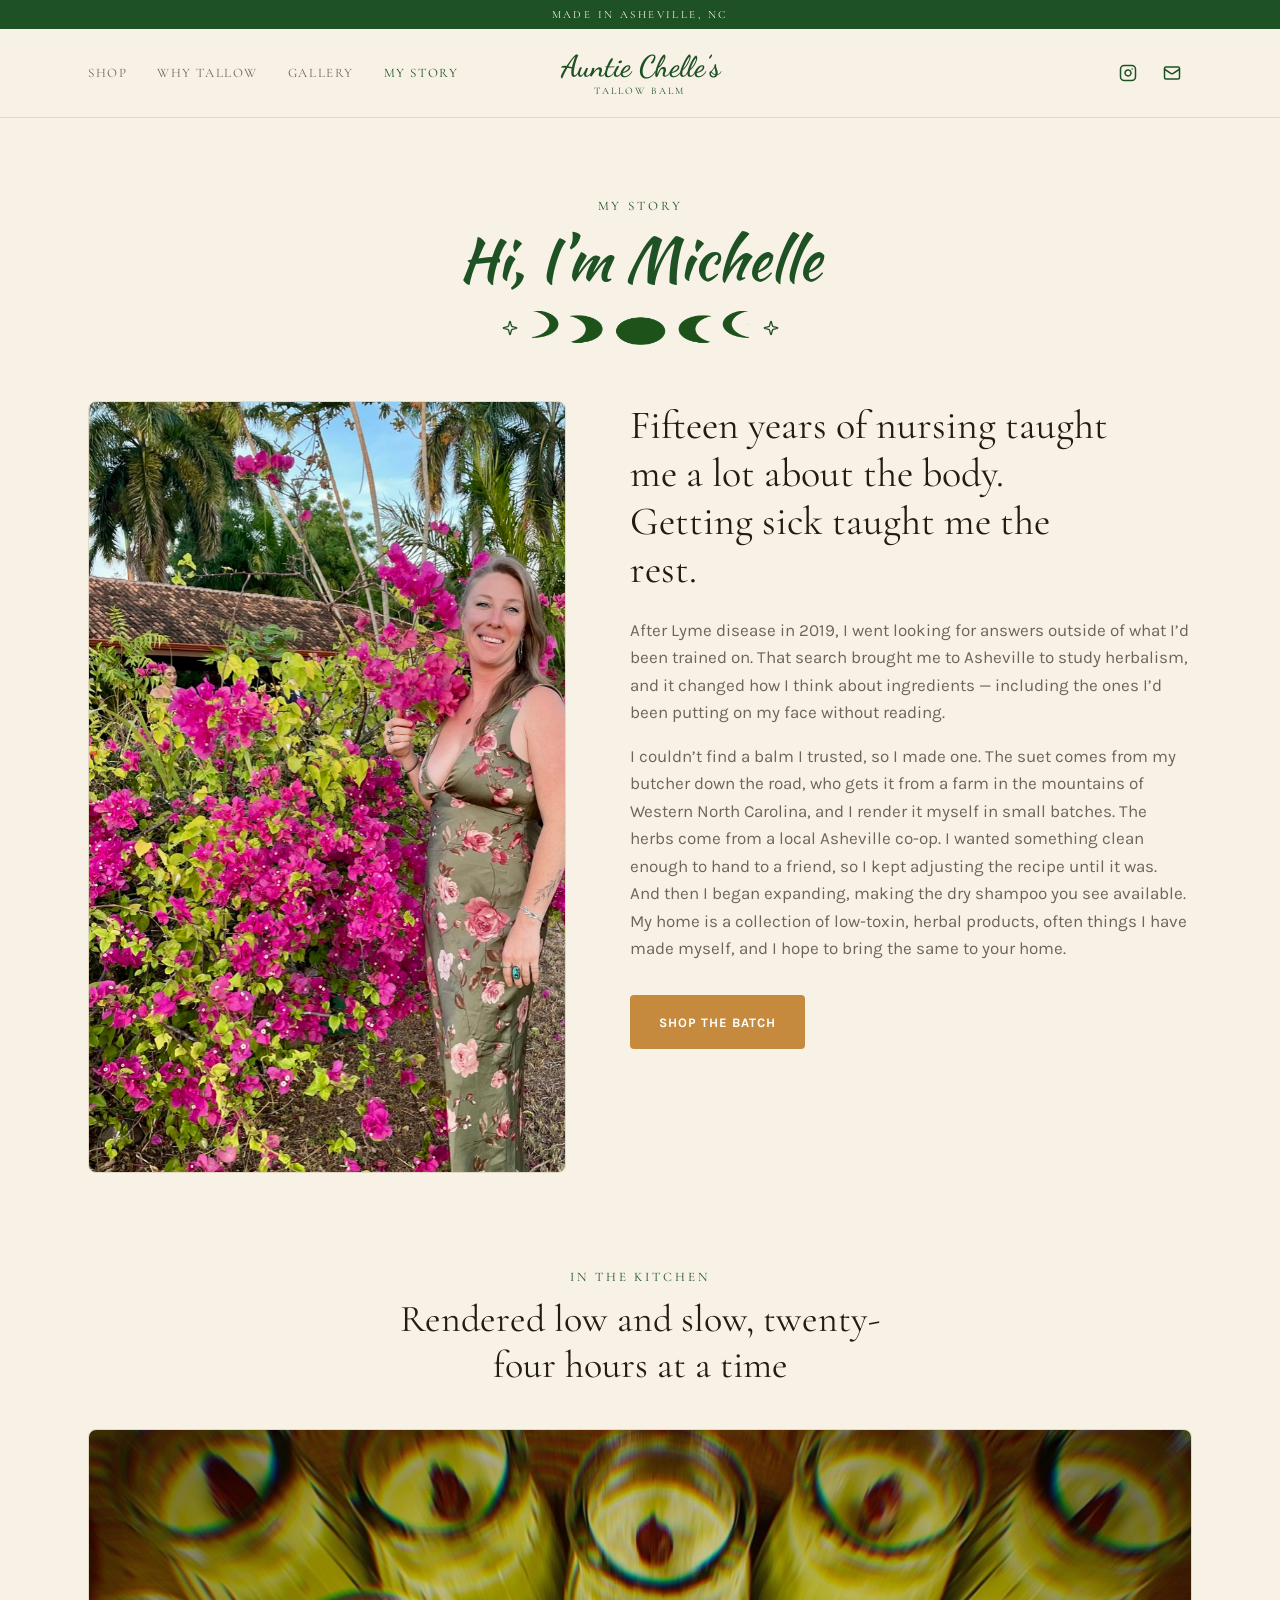
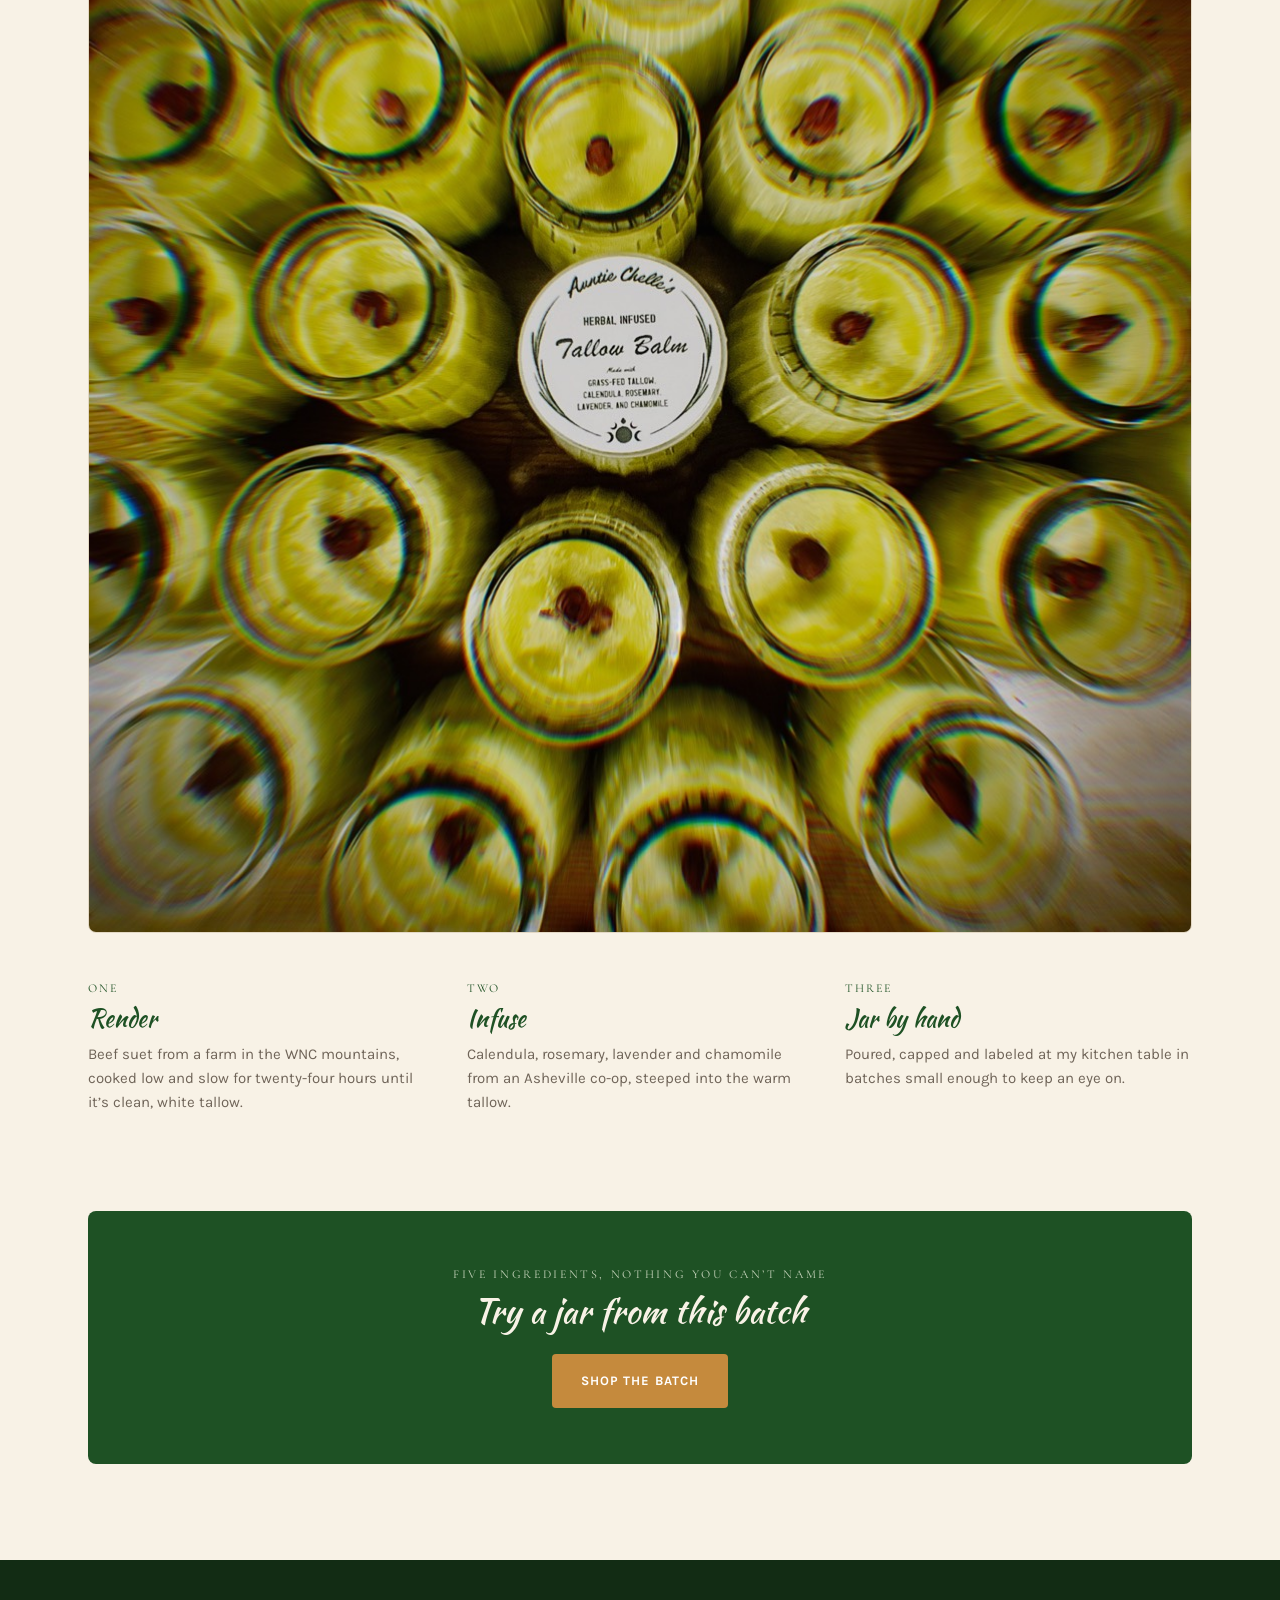
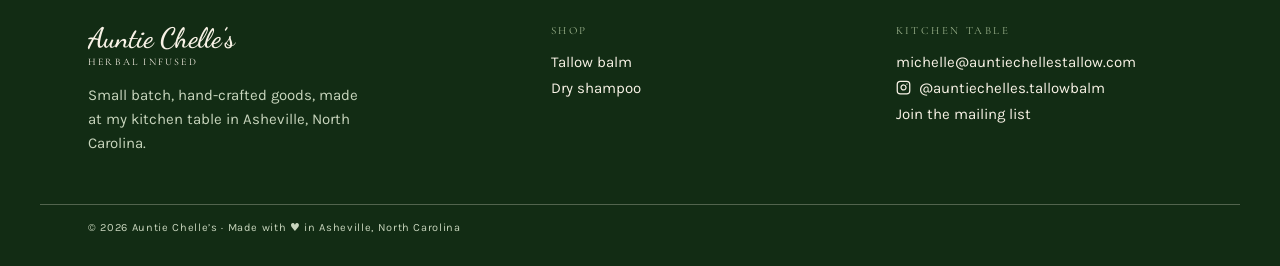
==== story.html @ f44988fe "Build static site from Claude Design export Converts the Claude Design canvas artboards into a plain" ====
<!DOCTYPE html>
<html lang="en">
<head>
<meta charset="utf-8">
<meta name="viewport" content="width=device-width, initial-scale=1">
<title>My Story — Auntie Chelle's Tallow Balm</title>
<meta name="description" content="Michelle spent fifteen years in nursing. After Lyme disease in 2019 she went looking for answers in herbalism — and ended up rendering tallow at her kitchen table in Asheville.">
<link rel="canonical" href="https://auntiechellestallow.com/story.html">
<meta property="og:type" content="article">
<meta property="og:title" content="My Story — Auntie Chelle's Tallow Balm">
<meta property="og:description" content="Fifteen years of nursing taught me a lot about the body. Getting sick taught me the rest.">
<meta property="og:image" content="https://auntiechellestallow.com/images/michelle.jpg">
<meta property="og:url" content="https://auntiechellestallow.com/story.html">
<meta name="twitter:card" content="summary_large_image">
<link rel="stylesheet" href="styles.css">
</head>
<body>

<!-- Icons. You never need to touch this block. -->
<svg width="0" height="0" style="position:absolute" aria-hidden="true" focusable="false"><defs>
<symbol id="i-instagram" viewBox="0 0 24 24"><rect width="20" height="20" x="2" y="2" rx="5" ry="5"/><path d="M16 11.37A4 4 0 1 1 12.63 8 4 4 0 0 1 16 11.37z"/><line x1="17.5" x2="17.51" y1="6.5" y2="6.5"/></symbol>
<symbol id="i-mail" viewBox="0 0 24 24"><rect width="20" height="16" x="2" y="4" rx="2"/><path d="m22 7-8.97 5.7a1.94 1.94 0 0 1-2.06 0L2 7"/></symbol>
<symbol id="i-sparkle" viewBox="0 0 24 24"><path d="M9.937 15.5A2 2 0 0 0 8.5 14.063l-6.135-1.582a.5.5 0 0 1 0-.962L8.5 9.936A2 2 0 0 0 9.937 8.5l1.582-6.135a.5.5 0 0 1 .963 0L14.063 8.5A2 2 0 0 0 15.5 9.937l6.135 1.581a.5.5 0 0 1 0 .964L15.5 14.063a2 2 0 0 0-1.437 1.437l-1.582 6.135a.5.5 0 0 1-.963 0z"/></symbol>
<symbol id="i-menu" viewBox="0 0 24 24"><line x1="4" x2="20" y1="12" y2="12"/><line x1="4" x2="20" y1="6" y2="6"/><line x1="4" x2="20" y1="18" y2="18"/></symbol>
<symbol id="i-x" viewBox="0 0 24 24"><path d="M18 6 6 18"/><path d="m6 6 12 12"/></symbol>
</defs></svg>


<div class="announce">Made in Asheville, NC</div>


<header class="site-header">
  <div class="site-header__inner">
    <button class="nav-toggle" type="button" aria-expanded="false" aria-controls="site-nav" aria-label="Menu">
      <svg class="icon nav-toggle__open"><use href="#i-menu"/></svg>
      <svg class="icon nav-toggle__close"><use href="#i-x"/></svg>
    </button>
    <nav class="site-nav" id="site-nav">
      <a href="index.html#shop">Shop</a>
      <a href="index.html#about">Why Tallow</a>
      <a href="index.html#gallery">Gallery</a>
      <a href="story.html" aria-current="page">My Story</a>
    </nav>
    <a class="wordmark" href="index.html">
      <span class="wordmark__name">Auntie Chelle&rsquo;s</span>
      <span class="wordmark__sub">Tallow Balm</span>
    </a>
    <div class="header-social">
      <a href="https://www.instagram.com/auntiechelles.tallowbalm/" target="_blank" rel="noopener" aria-label="Instagram"><svg class="icon"><use href="#i-instagram"/></svg></a>
      <a href="mailto:michelle@auntiechellestallow.com" aria-label="Email Michelle"><svg class="icon"><use href="#i-mail"/></svg></a>
    </div>
  </div>
</header>


<!-- ===== Page title ===== -->
<section class="wrap story-hero">
  <div class="eyebrow">My story</div>
  <h1>Hi, I&rsquo;m Michelle</h1>
  <div class="rule">
    <svg class="icon"><use href="#i-sparkle"/></svg>
    <img src="images/moon-rule.png" width="217" height="61" alt="">
    <svg class="icon"><use href="#i-sparkle"/></svg>
  </div>
</section>


<!-- ===== Photo + story ===== -->
<section class="wrap story-split">
  <div class="framed">
    <img src="images/michelle.jpg" width="680" height="1100"
         alt="Michelle, maker of Auntie Chelle's, beside a bougainvillea">
  </div>
  <div class="story-body">
    <h2>Fifteen years of nursing taught me a lot about the body. Getting sick taught me the rest.</h2>
    <p class="lede">After Lyme disease in 2019, I went looking for answers outside of what I&rsquo;d been trained on. That search brought me to Asheville to study herbalism, and it changed how I think about ingredients &mdash; including the ones I&rsquo;d been putting on my face without reading.</p>
    <p class="lede">I couldn&rsquo;t find a balm I trusted, so I made one. The suet comes from my butcher down the road, who gets it from a farm in the mountains of Western North Carolina, and I render it myself in small batches. The herbs come from a local Asheville co-op. I wanted something clean enough to hand to a friend, so I kept adjusting the recipe until it was. And then I began expanding, making the dry shampoo you see available. My home is a collection of low-toxin, herbal products, often things I have made myself, and I hope to bring the same to your home.</p>
    <div class="hero__actions" style="margin-top:32px">
      <a class="btn btn--accent" href="index.html#shop">Shop the batch</a>
    </div>
  </div>
</section>


<!-- ===== In the kitchen ===== -->
<section class="wrap section">
  <div class="section-head" style="margin-bottom:40px">
    <div class="eyebrow">In the kitchen</div>
    <h2 class="serif-heading" style="max-width:30ch;margin-left:auto;margin-right:auto">Rendered low and slow, twenty-four hours at a time</h2>
  </div>

  <div class="framed">
    <img src="images/gallery-batch.jpg" width="1100" height="1100" loading="lazy"
         alt="A finished batch of Tallow Balm jars, seen from above">
  </div>

  <div class="steps">
    <div class="step">
      <div class="step__num">One</div>
      <div class="step__name">Render</div>
      <p>Beef suet from a farm in the WNC mountains, cooked low and slow for twenty-four hours until it&rsquo;s clean, white tallow.</p>
    </div>
    <div class="step">
      <div class="step__num">Two</div>
      <div class="step__name">Infuse</div>
      <p>Calendula, rosemary, lavender and chamomile from an Asheville co-op, steeped into the warm tallow.</p>
    </div>
    <div class="step">
      <div class="step__num">Three</div>
      <div class="step__name">Jar by hand</div>
      <p>Poured, capped and labeled at my kitchen table in batches small enough to keep an eye on.</p>
    </div>
  </div>
</section>


<!-- ===== Closing call to action ===== -->
<section class="wrap section">
  <div class="panel cta-panel">
    <div class="eyebrow">Five ingredients, nothing you can&rsquo;t name</div>
    <p class="script-heading">Try a jar from this batch</p>
    <div class="cta-panel__actions">
      <a class="btn btn--accent" href="index.html#shop">Shop the batch</a>
    </div>
  </div>
</section>


<!-- ===== Footer ===== -->
<footer class="site-footer">
  <div class="site-footer__cols site-footer__cols--3">
    <div>
      <div class="wordmark">
        <span class="wordmark__name">Auntie Chelle&rsquo;s</span>
        <span class="wordmark__sub">Herbal Infused</span>
      </div>
      <p class="site-footer__blurb">Small batch, hand-crafted goods, made at my kitchen table in Asheville, North Carolina.</p>
    </div>
    <div>
      <div class="footer-head">Shop</div>
      <div class="footer-links">
        <a href="https://square.link/u/1GvXjHln" target="_blank" rel="noopener">Tallow balm</a>
        <a href="https://square.link/u/zjrhsPnq" target="_blank" rel="noopener">Dry shampoo</a>
      </div>
    </div>
    <div>
      <div class="footer-head">Kitchen table</div>
      <div class="footer-links">
        <a href="mailto:michelle@auntiechellestallow.com">michelle@auntiechellestallow.com</a>
        <a href="https://www.instagram.com/auntiechelles.tallowbalm/" target="_blank" rel="noopener"><svg class="icon"><use href="#i-instagram"/></svg>@auntiechelles.tallowbalm</a>
        <a href="https://squareup.com/customer-programs/enroll/7SmyrC2PEn3K" target="_blank" rel="noopener">Join the mailing list</a>
      </div>
    </div>
  </div>

  <div class="site-footer__bottom">
    <span>&copy; 2026 Auntie Chelle&rsquo;s &middot; Made with &hearts; in Asheville, North Carolina</span>
  </div>
</footer>


<script src="site.js"></script>
</body>
</html>
---- styles.css ----
/* ==========================================================================
   Auntie Chelle's — site styles
   Colours and type come from the brand design system. If you want to change
   a colour everywhere on the site, change it once here in :root below.
   ========================================================================== */

@import url("https://fonts.googleapis.com/css2?family=Kaushan+Script&family=Dancing+Script:wght@400..700&family=Cormorant+Garamond:ital,wght@0,300..700;1,300..600&family=Karla:ital,wght@0,300..700;1,400..600&display=swap");

:root {
  /* Greens */
  --rosemary-900: #122c14;
  --rosemary-700: #1e5124;
  --rosemary-600: #2f5028;
  --rosemary-300: #9cb38d;
  --rosemary-200: #c8d5bd;
  --rosemary-100: #e6ecdf;

  /* Creams */
  --tallow-50: #fdfbf6;
  --tallow-100: #f8f2e6;
  --tallow-200: #efe5d2;

  /* Lavender (used by the local-pickup panel) */
  --lavender-100: #eceaf2;
  --lavender-300: #c3bad8;
  --lavender-700: #5b5178;

  /* Beeswax (buttons) */
  --beeswax-500: #c58a3d;
  --beeswax-700: #8c5c1f;

  /* Ink */
  --ink-900: #231c15;
  --ink-500: #6f6458;

  --border-hairline: #e3d8c4;
  --border-inverse: rgba(248, 242, 230, 0.28);

  /* Type */
  --font-body: Karla, system-ui, -apple-system, sans-serif;
  --font-display: "Cormorant Garamond", Georgia, serif;
  --font-script: "Kaushan Script", cursive;
  --font-wordmark: "Dancing Script", cursive;

  --radius: 8px;
  --page-max: 1200px;
  --gutter: 48px;
}

/* --------------------------------------------------------------- reset -- */

*,
*::before,
*::after { box-sizing: border-box; }

body {
  margin: 0;
  background: var(--tallow-100);
  background-image:
    radial-gradient(rgba(35, 28, 21, 0.035) 1px, transparent 1.4px) 0 0 / 7px 7px,
    radial-gradient(rgba(35, 28, 21, 0.025) 1px, transparent 1.4px) 3px 4px / 11px 11px;
  font-family: var(--font-body);
  color: var(--ink-900);
  -webkit-font-smoothing: antialiased;
}

img { max-width: 100%; }

a { color: inherit; }

h1, h2, h3 { font-weight: 400; margin: 0; }

p { margin: 0; }

:focus-visible {
  outline: 2px solid var(--lavender-700);
  outline-offset: 3px;
}

.icon {
  width: 1em;
  height: 1em;
  flex: 0 0 auto;
  stroke: currentColor;
  stroke-width: 2;
  stroke-linecap: round;
  stroke-linejoin: round;
  fill: none;
}

.visually-hidden {
  position: absolute;
  width: 1px; height: 1px;
  padding: 0; margin: -1px;
  overflow: hidden;
  clip: rect(0 0 0 0);
  white-space: nowrap;
}

/* ------------------------------------------------------------- layout --- */

.wrap {
  max-width: var(--page-max);
  margin: 0 auto;
  padding-left: var(--gutter);
  padding-right: var(--gutter);
}

.section { padding-top: 96px; }

/* Stop the sticky header from covering a section when you jump to it
   from the menu (e.g. clicking "Shop" and landing on #shop). */
html { scroll-behavior: smooth; }
[id] { scroll-margin-top: 104px; }

@media (prefers-reduced-motion: reduce) {
  html { scroll-behavior: auto; }
}

.eyebrow {
  font-family: var(--font-display);
  font-size: 13px;
  text-transform: uppercase;
  letter-spacing: 0.22em;
  color: var(--rosemary-700);
}

.script-heading {
  font-family: var(--font-script);
  color: var(--rosemary-700);
  font-size: clamp(28px, 4vw, 38px);
  line-height: 1.15;
  margin: 10px 0 0;
}

.serif-heading {
  font-family: var(--font-display);
  font-size: clamp(28px, 4vw, 38px);
  line-height: 1.2;
  margin: 12px 0 20px;
}

.lede {
  color: var(--ink-500);
  font-size: 17px;
  line-height: 1.62;
  max-width: 54ch;
}

.rule {
  display: flex;
  align-items: center;
  justify-content: center;
  gap: 14px;
  color: var(--rosemary-700);
  margin-top: 20px;
}
.rule .icon { width: 16px; height: 16px; }
.rule img { height: 34px; display: block; }

/* ------------------------------------------------------------ buttons --- */

.btn {
  display: inline-flex;
  align-items: center;
  justify-content: center;
  gap: 8px;
  height: 54px;
  padding: 0 28px;
  border-radius: 4px;
  border: 1px solid transparent;
  font-family: var(--font-body);
  font-size: 13px;
  font-weight: 700;
  text-transform: uppercase;
  letter-spacing: 0.08em;
  text-decoration: none;
  white-space: nowrap;
  cursor: pointer;
  transition: background-color 0.18s ease, color 0.18s ease, border-color 0.18s ease;
}

.btn--accent {
  background: var(--beeswax-500);
  color: #fff;
}
.btn--accent:hover { background: var(--beeswax-700); }

.btn--ghost-light {
  background: transparent;
  color: var(--tallow-100);
  border-color: var(--border-inverse);
}
.btn--ghost-light:hover { background: rgba(248, 242, 230, 0.12); }

.btn--sm { height: 38px; padding: 0 18px; font-size: 12px; }

/* ------------------------------------------------------------- header --- */

.announce {
  background: var(--rosemary-700);
  color: var(--tallow-100);
  text-align: center;
  padding: 8px 16px;
  font-family: var(--font-display);
  font-size: 11px;
  text-transform: uppercase;
  letter-spacing: 0.22em;
}

.site-header {
  position: sticky;
  top: 0;
  z-index: 30;
  background: rgba(248, 242, 230, 0.92);
  backdrop-filter: blur(10px);
  border-bottom: 1px solid var(--border-hairline);
}

.site-header__inner {
  max-width: var(--page-max);
  margin: 0 auto;
  padding: 0 var(--gutter);
  height: 88px;
  display: grid;
  grid-template-columns: 1fr auto 1fr;
  align-items: center;
  gap: 24px;
}

.site-nav {
  display: flex;
  gap: 30px;
  justify-self: start;
}

.site-nav a,
.site-footer a { text-decoration: none; }

.site-nav a {
  font-family: var(--font-display);
  font-size: 13px;
  text-transform: uppercase;
  letter-spacing: 0.12em;
  color: var(--ink-500);
  white-space: nowrap;
}
.site-nav a:hover,
.site-nav a[aria-current="page"] { color: var(--rosemary-700); }

.wordmark {
  display: flex;
  flex-direction: column;
  align-items: center;
  line-height: 1;
  color: var(--rosemary-700);
  text-decoration: none;
}
.wordmark__name {
  font-family: var(--font-wordmark);
  font-weight: 600;
  font-size: 30px;
  white-space: nowrap;
}
.wordmark__sub {
  font-family: var(--font-display);
  font-size: 10px;
  text-transform: uppercase;
  letter-spacing: 0.22em;
  margin-top: 5px;
  white-space: nowrap;
}

.header-social {
  display: flex;
  justify-content: flex-end;
  align-items: center;
  gap: 4px;
}
.header-social a {
  width: 40px;
  height: 40px;
  display: grid;
  place-items: center;
  border-radius: 999px;
  color: var(--rosemary-700);
}
.header-social a:hover { background: var(--rosemary-100); }
.header-social .icon { width: 18px; height: 18px; }

.nav-toggle { display: none; }

/* --------------------------------------------------------------- hero --- */

.hero {
  position: relative;
  min-height: 560px;
  background: var(--tallow-200) url("images/hero-banner.jpg") left 60% / cover no-repeat;
  display: flex;
  justify-content: flex-end;
}
.hero::before {
  content: "";
  position: absolute;
  inset: 0;
  background: linear-gradient(
    270deg,
    rgba(18, 44, 20, 0.9) 0%,
    rgba(18, 44, 20, 0.72) 40%,
    rgba(18, 44, 20, 0) 82%
  );
}
.hero__inner {
  position: relative;
  padding: 64px 72px 64px 88px;
  max-width: 760px;
  display: flex;
  flex-direction: column;
  justify-content: center;
  align-items: flex-start;
}
.hero__mark {
  width: 380px;
  display: block;
  margin: 0 0 6px;
  filter: brightness(0) invert(1) opacity(0.96);
}
.hero__text {
  color: #e2e9d6;
  font-size: 18px;
  line-height: 1.6;
  max-width: 40ch;
  margin: 14px 0 0;
}
.hero__actions { display: flex; flex-wrap: wrap; gap: 12px; margin-top: 28px; }

.trust-strip {
  background: var(--rosemary-700);
  color: var(--rosemary-200);
  padding: 14px var(--gutter);
  display: flex;
  flex-wrap: wrap;
  gap: 12px 32px;
  font-family: var(--font-display);
  font-size: 11px;
  text-transform: uppercase;
  letter-spacing: 0.14em;
}
.trust-strip__last { margin-left: auto; }

/* ----------------------------------------------------------- features --- */

.features {
  display: grid;
  grid-template-columns: repeat(3, 1fr);
  gap: 32px;
  padding-top: 64px;
}
.feature { display: flex; gap: 16px; }
.feature__icon { color: var(--rosemary-700); margin-top: 2px; }
.feature__icon .icon { width: 22px; height: 22px; }
.feature__title {
  font-family: var(--font-display);
  font-size: 23px;
  color: var(--rosemary-700);
}
.feature p {
  font-size: 15px;
  color: var(--ink-500);
  margin-top: 4px;
  line-height: 1.62;
}

/* ------------------------------------------------------------ how-to ---- */

.panel {
  background: var(--rosemary-700);
  border-radius: var(--radius);
  padding: 56px 48px;
  color: var(--tallow-100);
}
.panel--split {
  display: grid;
  grid-template-columns: 0.8fr 1.2fr;
  gap: 56px;
  align-items: start;
}
.panel .eyebrow { color: var(--rosemary-200); font-size: 12px; }
.panel .script-heading { color: inherit; }
.panel__lede {
  color: var(--rosemary-200);
  font-size: 16px;
  line-height: 1.62;
  margin-top: 16px;
  max-width: 34ch;
}

.check-list {
  display: grid;
  grid-template-columns: 1fr 1fr;
  gap: 16px 32px;
  list-style: none;
  margin: 0;
  padding: 0;
}
.check-list li {
  display: flex;
  gap: 12px;
  font-size: 16px;
  line-height: 1.5;
}
.check-list .icon {
  width: 16px;
  height: 16px;
  color: var(--rosemary-200);
  margin-top: 3px;
}

/* ---------------------------------------------------------- products --- */

.section-head { text-align: center; margin-bottom: 48px; }
.section-head__title {
  font-family: var(--font-display);
  font-size: 22px;
  font-weight: 700;
  color: var(--rosemary-700);
}

.product-grid {
  display: grid;
  grid-template-columns: repeat(auto-fit, minmax(280px, 1fr));
  gap: 48px;
  max-width: 780px;
  margin: 0 auto;
}

.product-card {
  display: flex;
  flex-direction: column;
  background: var(--tallow-50);
  border: 1px solid var(--border-hairline);
  border-radius: var(--radius);
  overflow: hidden;
  text-decoration: none;
  color: inherit;
  transition: border-color 0.18s ease, transform 0.18s ease;
}
.product-card:hover {
  border-color: var(--rosemary-600);
  transform: translateY(-3px);
}
.product-card__media {
  aspect-ratio: 1 / 1;
  background-size: cover;
  background-position: center;
  background-color: var(--tallow-200);
}
.product-card__body {
  padding: 20px 22px 24px;
  display: flex;
  align-items: baseline;
  justify-content: space-between;
  gap: 16px;
}
.product-card__name {
  font-family: var(--font-display);
  font-size: 24px;
  color: var(--rosemary-700);
}
.product-card__price {
  font-family: var(--font-body);
  font-size: 16px;
  font-weight: 700;
  color: var(--ink-900);
}
.product-card__cta {
  padding: 0 22px 22px;
  font-family: var(--font-display);
  font-size: 12px;
  text-transform: uppercase;
  letter-spacing: 0.14em;
  color: var(--ink-500);
  display: flex;
  align-items: center;
  gap: 8px;
}
.product-card__cta .icon { width: 14px; height: 14px; }

/* -------------------------------------------------------------- split --- */

.split {
  display: grid;
  grid-template-columns: 1fr 1fr;
  gap: 64px;
  align-items: start;
}
.split--center { align-items: center; }

.framed {
  border-radius: var(--radius);
  overflow: hidden;
  border: 1px solid var(--border-hairline);
  background: var(--tallow-200);
}
.framed img { display: block; width: 100%; height: auto; }

/* -------------------------------------------------------------- herbs --- */

.herb-grid {
  display: grid;
  grid-template-columns: repeat(4, 1fr);
  gap: 24px;
  margin-top: 40px;
}
.herb {
  background: var(--tallow-50);
  border: 1px solid var(--border-hairline);
  border-radius: var(--radius);
  padding: 28px;
}
.herb__icon { color: var(--rosemary-700); }
.herb__icon .icon { width: 22px; height: 22px; }
.herb__name {
  font-family: var(--font-display);
  font-size: 24px;
  color: var(--rosemary-700);
  margin-top: 12px;
}
.herb p {
  color: var(--ink-500);
  font-size: 15px;
  line-height: 1.6;
  margin-top: 8px;
}

/* ------------------------------------------------------------- pickup --- */

.pickup {
  background: var(--lavender-100);
  border: 1px solid var(--lavender-300);
  border-radius: var(--radius);
  padding: 48px;
  display: grid;
  grid-template-columns: auto 1fr auto;
  align-items: center;
  gap: 32px;
}
.pickup__mark { height: 30px; opacity: 0.7; }
.pickup .eyebrow { color: var(--lavender-700); font-size: 11px; }
.pickup__title {
  font-family: var(--font-script);
  font-size: 26px;
  color: var(--lavender-700);
  margin-top: 6px;
}
.pickup p {
  font-size: 15px;
  color: var(--ink-500);
  margin-top: 4px;
  line-height: 1.62;
  max-width: 60ch;
}
.pickup__actions {
  display: flex;
  gap: 12px;
  margin-top: 16px;
  flex-wrap: wrap;
  align-items: center;
}
.btn--lavender-outline {
  border-color: var(--lavender-300);
  background: var(--tallow-50);
  color: var(--lavender-700);
}
.btn--lavender-outline:hover { background: #fff; }
.btn--lavender {
  background: var(--lavender-700);
  color: var(--tallow-100);
  height: 44px;
}
.btn--lavender:hover { background: #4a4163; }
.pickup__note {
  display: inline-flex;
  align-items: center;
  gap: 8px;
  font-size: 13px;
  color: var(--ink-500);
}
.pickup__note .icon { width: 15px; height: 15px; }

/* ------------------------------------------------------------ gallery --- */

.gallery {
  margin-top: 96px;
  background: var(--rosemary-900);
  padding: 56px 0;
}
.gallery__head {
  max-width: var(--page-max);
  margin: 0 auto;
  padding: 0 var(--gutter) 24px;
  display: flex;
  align-items: flex-end;
  justify-content: space-between;
  gap: 24px;
}
.gallery__title {
  font-family: var(--font-script);
  font-size: 30px;
  color: var(--tallow-100);
}
.gallery__controls { display: flex; gap: 10px; }
.gallery__btn {
  width: 42px;
  height: 42px;
  display: grid;
  place-items: center;
  border-radius: 999px;
  border: 1px solid var(--border-inverse);
  background: transparent;
  color: var(--tallow-100);
  cursor: pointer;
}
.gallery__btn:hover { background: rgba(248, 242, 230, 0.12); }
.gallery__btn .icon { width: 16px; height: 16px; }

.gallery__frame {
  max-width: var(--page-max);
  margin: 0 auto;
  padding: 0 var(--gutter);
}
.gallery__viewport {
  position: relative;
  height: 520px;
  overflow: hidden;
  border-radius: var(--radius);
  background: var(--rosemary-700);
}
.gallery__track {
  display: flex;
  height: 100%;
  transition: transform 0.8s cubic-bezier(0.4, 0, 0.2, 1);
}
.gallery__slide {
  flex: 0 0 100%;
  height: 100%;
  background-size: contain;
  background-position: center;
  background-repeat: no-repeat;
}
.gallery__caption-bar {
  position: absolute;
  left: 0; right: 0; bottom: 0;
  padding: 20px 24px;
  display: flex;
  align-items: center;
  justify-content: space-between;
  gap: 24px;
  background: linear-gradient(0deg, rgba(18, 44, 20, 0.78), rgba(18, 44, 20, 0));
}
.gallery__caption {
  font-family: var(--font-display);
  font-size: 15px;
  letter-spacing: 0.06em;
  color: var(--tallow-100);
}
.gallery__dots { display: flex; gap: 8px; align-items: center; }
.gallery__dot {
  width: 9px;
  height: 9px;
  border-radius: 999px;
  border: none;
  padding: 0;
  cursor: pointer;
  background: rgba(248, 242, 230, 0.45);
  transition: width 0.3s ease, background 0.3s ease;
}
.gallery__dot[aria-current="true"] { width: 28px; background: var(--tallow-100); }

@media (prefers-reduced-motion: reduce) {
  .gallery__track { transition: none; }
  .product-card { transition: none; }
}

/* ------------------------------------------------------------- footer --- */

.site-footer {
  background: var(--rosemary-900);
  color: var(--tallow-100);
  margin-top: 96px;
  padding: 64px 0 32px;
}
.site-footer__cols {
  max-width: var(--page-max);
  margin: 0 auto;
  padding: 0 var(--gutter);
  display: grid;
  grid-template-columns: 1.4fr 1fr 1fr 1.4fr;
  gap: 48px;
}
.site-footer__cols--3 { grid-template-columns: 1.4fr 1fr 1fr; }
.site-footer .wordmark { align-items: flex-start; color: inherit; }
.site-footer .wordmark__name { font-size: 28px; }
.site-footer__blurb {
  margin-top: 16px;
  font-size: 15px;
  color: var(--rosemary-200);
  max-width: 30ch;
  line-height: 1.62;
}
.footer-head {
  font-family: var(--font-display);
  font-size: 11px;
  text-transform: uppercase;
  letter-spacing: 0.22em;
  color: var(--rosemary-300);
}
.footer-links {
  display: flex;
  flex-direction: column;
  gap: 8px;
  margin-top: 16px;
  font-size: 15px;
}
.footer-links a { color: var(--tallow-100); }
.footer-links a:hover { text-decoration: underline; }
.footer-links a .icon { width: 15px; height: 15px; }
.footer-links a:has(.icon) { display: inline-flex; align-items: center; gap: 8px; }

.signup__title {
  font-family: var(--font-wordmark);
  font-weight: 600;
  font-size: 30px;
}
.signup p {
  font-size: 15px;
  color: var(--rosemary-200);
  margin: 8px 0 16px;
  line-height: 1.62;
}

.site-footer__bottom {
  max-width: var(--page-max);
  margin: 48px auto 0;
  padding: 16px var(--gutter) 0;
  border-top: 1px solid var(--border-inverse);
  display: flex;
  flex-wrap: wrap;
  gap: 12px 24px;
  justify-content: space-between;
  font-size: 11px;
  color: var(--rosemary-200);
  letter-spacing: 0.06em;
}
.site-footer__bottom nav { display: flex; gap: 24px; }

/* ---------------------------------------------------------- story page -- */

.story-hero { padding-top: 80px; text-align: center; }
.story-hero h1 {
  font-family: var(--font-script);
  font-size: clamp(38px, 6vw, 58px);
  line-height: 1.08;
  color: var(--rosemary-700);
  margin: 14px auto 0;
  max-width: 22ch;
}
.story-split {
  display: grid;
  grid-template-columns: 0.85fr 1fr;
  gap: 64px;
  align-items: start;
  padding-top: 56px;
}
.story-split .framed img { height: 100%; min-height: 520px; object-fit: cover; object-position: 75% 30%; }
.story-body h2 {
  font-family: var(--font-display);
  font-size: clamp(28px, 4vw, 40px);
  line-height: 1.2;
  margin: 0 0 24px;
  max-width: 26ch;
}
.story-body p + p { margin-top: 16px; }
.story-body .lede { max-width: 56ch; }

.steps {
  display: grid;
  grid-template-columns: repeat(3, 1fr);
  gap: 32px;
  margin-top: 48px;
}
.step__num {
  font-family: var(--font-display);
  font-size: 12px;
  text-transform: uppercase;
  letter-spacing: 0.16em;
  color: var(--rosemary-700);
}
.step__name {
  font-family: var(--font-script);
  font-size: 24px;
  color: var(--rosemary-700);
  margin-top: 6px;
}
.step p {
  color: var(--ink-500);
  font-size: 15px;
  line-height: 1.62;
  margin-top: 6px;
}

.cta-panel { text-align: center; }
.cta-panel .script-heading { font-size: clamp(26px, 4vw, 34px); }
.cta-panel__actions {
  display: flex;
  justify-content: center;
  gap: 12px;
  margin-top: 24px;
  flex-wrap: wrap;
}

/* =========================================================== responsive ==
   Below 960px the site collapses to one column. Below 640px it is tuned
   for phones, which is how most people will arrive from Instagram.
   ========================================================================= */

@media (max-width: 960px) {
  :root { --gutter: 28px; }

  .site-header__inner { grid-template-columns: auto 1fr auto; height: 72px; }
  .site-nav {
    display: none;
    position: absolute;
    top: 100%;
    left: 0;
    right: 0;
    flex-direction: column;
    gap: 0;
    background: var(--tallow-100);
    border-bottom: 1px solid var(--border-hairline);
    padding: 8px 0;
  }
  .site-nav[data-open="true"] { display: flex; }
  .site-nav a { padding: 14px var(--gutter); font-size: 15px; }

  .nav-toggle {
    display: grid;
    place-items: center;
    width: 40px;
    height: 40px;
    border: none;
    background: transparent;
    color: var(--rosemary-700);
    cursor: pointer;
    justify-self: start;
  }
  .nav-toggle .icon { width: 22px; height: 22px; }
  .nav-toggle__close { display: none; }
  .nav-toggle[aria-expanded="true"] .nav-toggle__close { display: block; }
  .nav-toggle[aria-expanded="true"] .nav-toggle__open { display: none; }

  .wordmark { justify-self: center; }
  .wordmark__name { font-size: 24px; }

  .hero { min-height: 480px; background-position: left 55%; }
  .hero::before {
    background: linear-gradient(
      0deg,
      rgba(18, 44, 20, 0.92) 25%,
      rgba(18, 44, 20, 0.78) 60%,
      rgba(18, 44, 20, 0.35) 100%
    );
  }
  .hero__inner { padding: 48px var(--gutter); max-width: none; width: 100%; }
  .hero__mark { width: min(300px, 72vw); }

  .features,
  .herb-grid,
  .steps { grid-template-columns: 1fr 1fr; }

  .panel--split,
  .split,
  .story-split { grid-template-columns: 1fr; gap: 40px; }

  .story-split .framed img { min-height: 380px; }
  .story-split .framed { order: -1; }

  .pickup { grid-template-columns: 1fr; padding: 32px; }
  .pickup__mark { display: none; }

  .gallery__viewport { height: 400px; }

  .site-footer__cols,
  .site-footer__cols--3 { grid-template-columns: 1fr 1fr; gap: 36px; }
}

@media (max-width: 640px) {
  :root { --gutter: 20px; }

  .section { padding-top: 64px; }
  .gallery { margin-top: 64px; }
  .site-footer { margin-top: 64px; }

  .features,
  .herb-grid,
  .steps,
  .check-list,
  .site-footer__cols,
  .site-footer__cols--3 { grid-template-columns: 1fr; }

  .features { gap: 24px; }
  .herb-grid { gap: 16px; }

  .panel { padding: 36px 24px; }
  .trust-strip { font-size: 10px; gap: 8px 20px; }
  .trust-strip__last { margin-left: 0; }

  .btn { width: 100%; }
  .hero__actions { width: 100%; }
  .hero__actions .btn { flex: 1 1 100%; }

  .gallery__viewport { height: 300px; }
  .gallery__head { flex-direction: column; align-items: flex-start; gap: 12px; }

  .site-footer__bottom { flex-direction: column; }
  .site-footer__bottom nav { flex-wrap: wrap; gap: 16px; }

  .split--center .framed { width: 100%; }
}
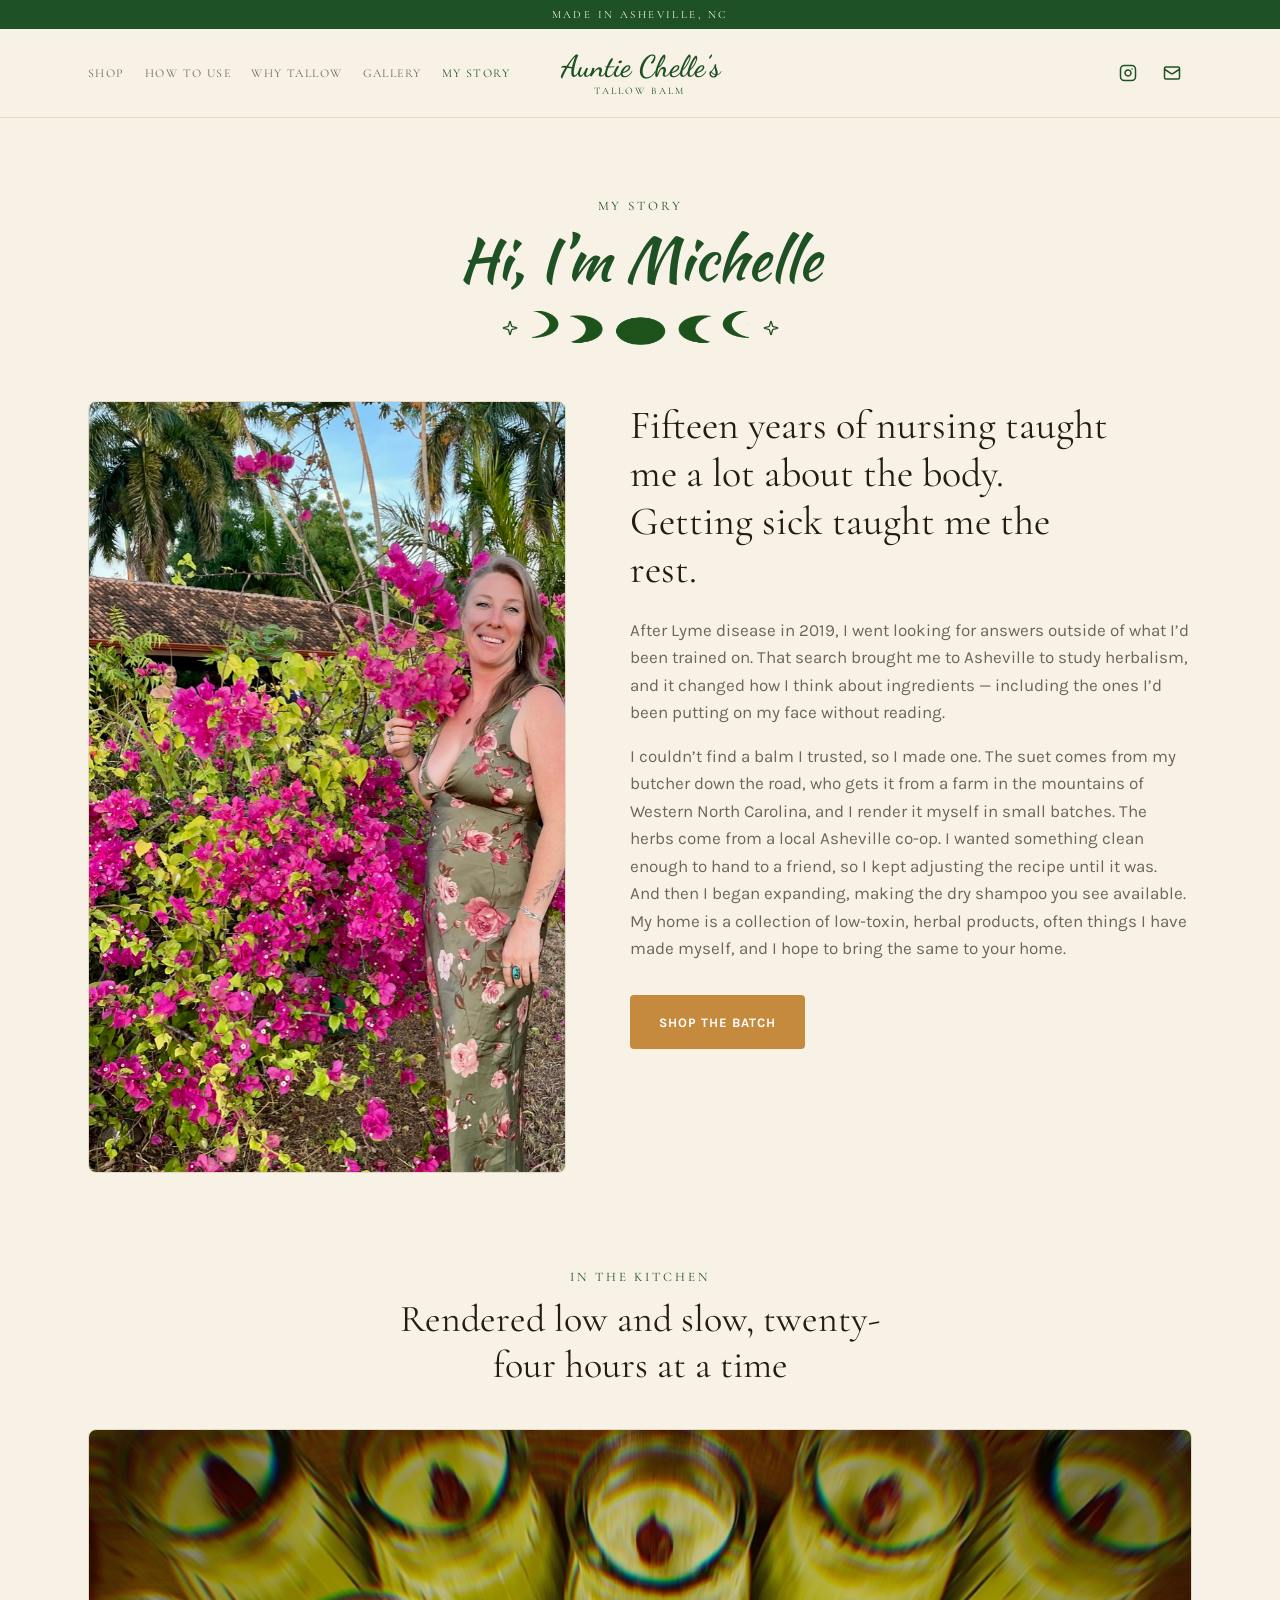
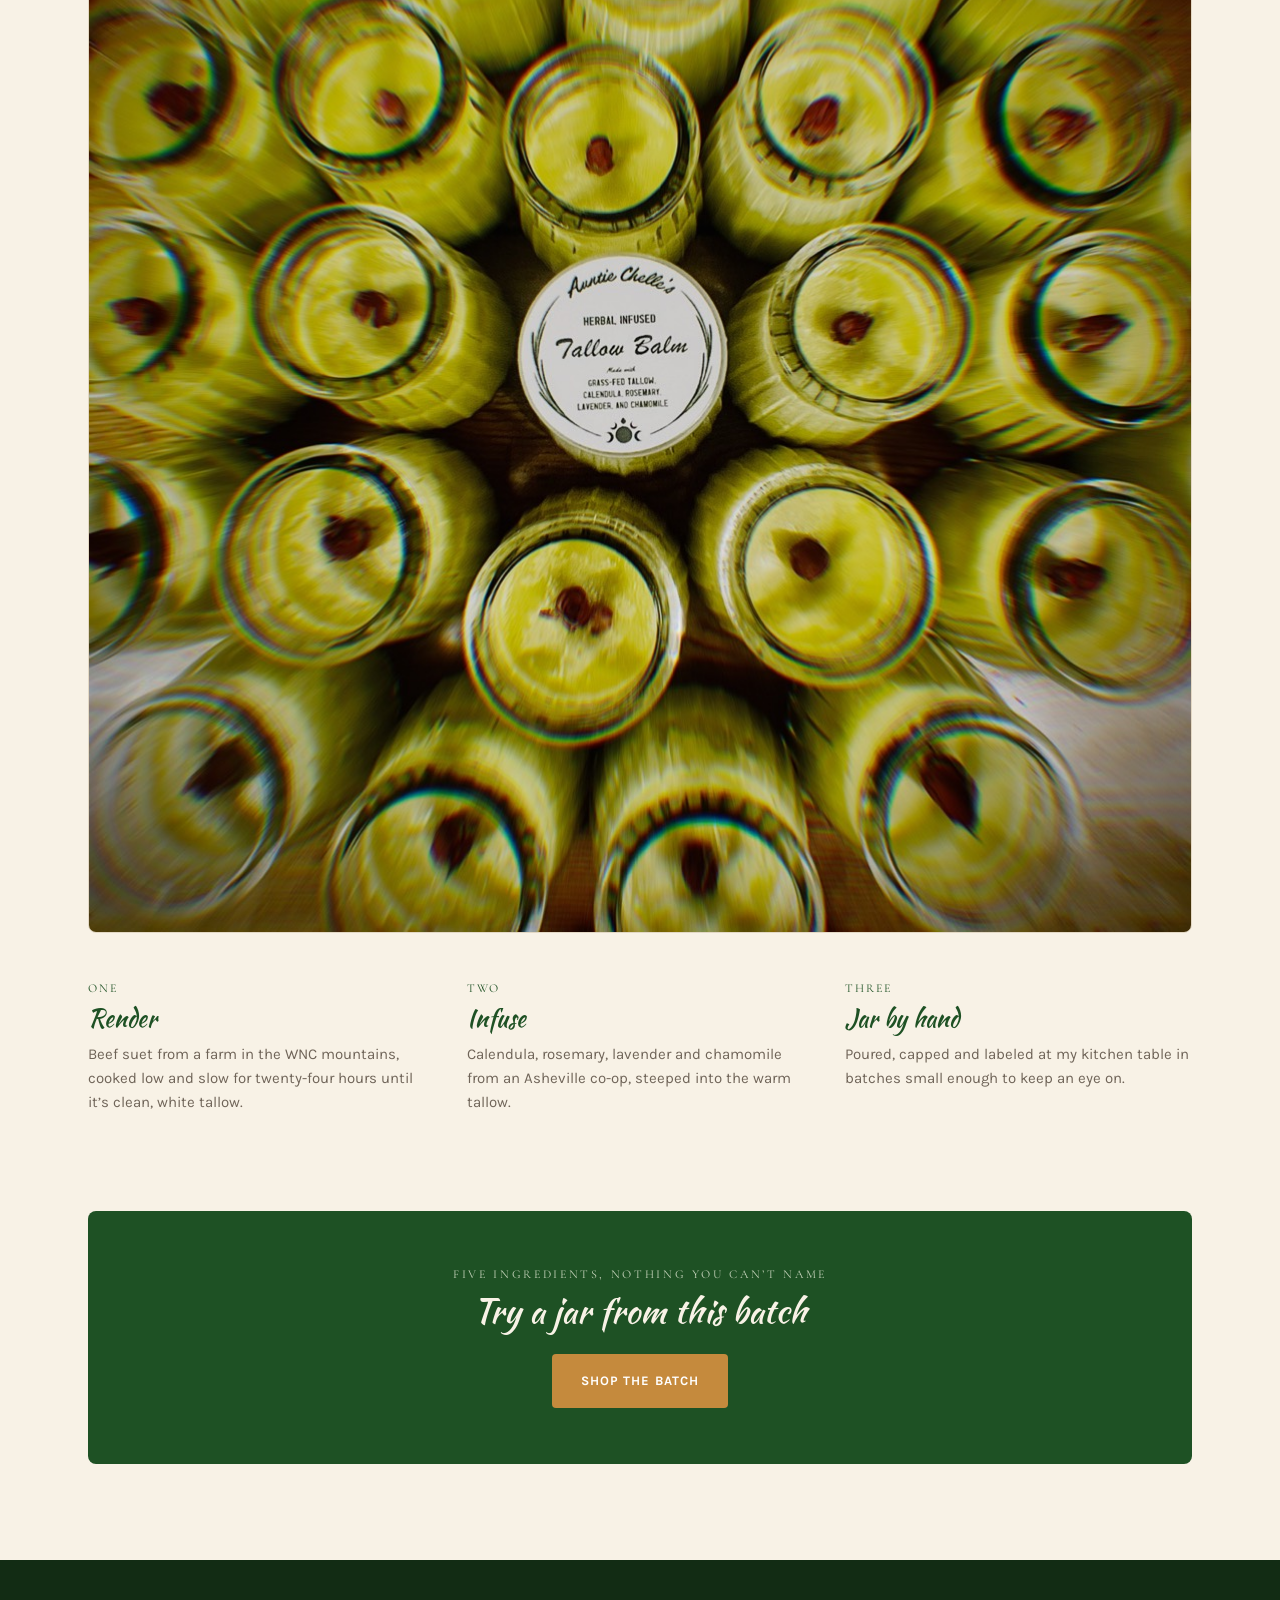
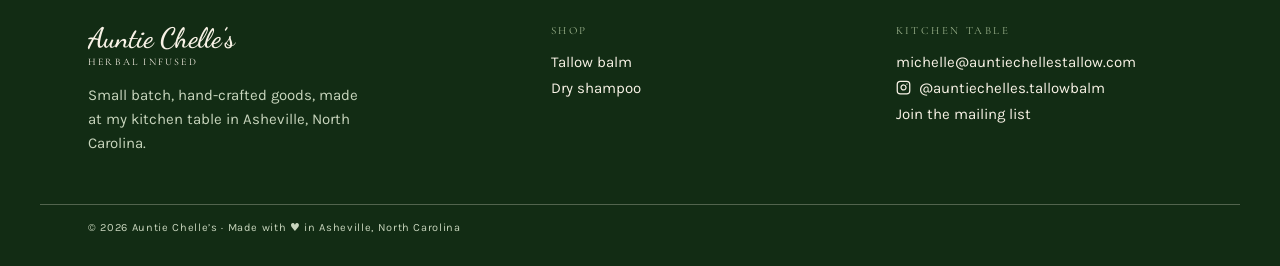
==== commit 3c6b4955: "Add a How to Use menu item, and fix two bugs it exposed Adds id=how-to-use to the how-to-use section" ====
--- a/story.html
+++ b/story.html
@@ -37,6 +37,7 @@
     </button>
     <nav class="site-nav" id="site-nav">
       <a href="index.html#shop">Shop</a>
+      <a href="index.html#how-to-use">How to Use</a>
       <a href="index.html#about">Why Tallow</a>
       <a href="index.html#gallery">Gallery</a>
       <a href="story.html" aria-current="page">My Story</a>
--- a/styles.css
+++ b/styles.css
@@ -228,9 +228,14 @@
   gap: 24px;
 }
 
+/* The header is capped at 1200px wide, so its inner content caps at 1104px.
+   For the wordmark to sit centred, the nav column must stay narrower than
+   (1104 - wordmark - gaps) / 2 ~= 449px. That is what sets the gap and font
+   size below, and the 1152px hamburger breakpoint further down. If you add
+   another menu item, re-check that the wordmark is still centred. */
 .site-nav {
   display: flex;
-  gap: 30px;
+  gap: 20px;
   justify-self: start;
 }
 
@@ -239,7 +244,7 @@
 
 .site-nav a {
   font-family: var(--font-display);
-  font-size: 13px;
+  font-size: 12px;
   text-transform: uppercase;
   letter-spacing: 0.12em;
   color: var(--ink-500);
@@ -824,16 +829,31 @@
    for phones, which is how most people will arrive from Instagram.
    ========================================================================= */
 
-@media (max-width: 960px) {
-  :root { --gutter: 28px; }
-
-  .site-header__inner { grid-template-columns: auto 1fr auto; height: 72px; }
+/* --- Header: collapses to a hamburger below 1152px ------------------------
+   This breakpoint is set by arithmetic, not taste. Below 1152px the two outer
+   grid columns cannot both be as wide as the menu, so the wordmark would be
+   pushed off-centre. Collapsing to the hamburger keeps it centred at every
+   width. Adding a menu item pushes this number up. */
+@media (max-width: 1152px) {
+  /* 1fr auto 1fr keeps the wordmark centred on the page. Don't change this to
+     "auto 1fr auto" — the hamburger and the social icons are different widths,
+     so the middle column would sit off-centre. */
+  .site-header__inner {
+    grid-template-columns: 1fr auto 1fr;
+    height: 72px;
+    gap: 12px;
+  }
   .site-nav {
     display: none;
     position: absolute;
     top: 100%;
     left: 0;
     right: 0;
+    /* The nav is a grid item, so the base rule's justify-self:start would
+       shrink-wrap this dropdown to the width of its text. Stretch it back out
+       so the panel spans the full header. */
+    justify-self: stretch;
+    width: 100%;
     flex-direction: column;
     gap: 0;
     background: var(--tallow-100);
@@ -860,6 +880,11 @@
   .nav-toggle[aria-expanded="true"] .nav-toggle__open { display: none; }
 
   .wordmark { justify-self: center; }
+}
+
+@media (max-width: 960px) {
+  :root { --gutter: 28px; }
+
   .wordmark__name { font-size: 24px; }
 
   .hero { min-height: 480px; background-position: left 55%; }
@@ -871,8 +896,17 @@
       rgba(18, 44, 20, 0.35) 100%
     );
   }
-  .hero__inner { padding: 48px var(--gutter); max-width: none; width: 100%; }
-  .hero__mark { width: min(300px, 72vw); }
+  /* On phones the hero is centred as a block — emblem, tagline and buttons —
+     which matches the centred hero on the story page. */
+  .hero__inner {
+    padding: 48px var(--gutter);
+    max-width: none;
+    width: 100%;
+    align-items: center;
+    text-align: center;
+  }
+  .hero__mark { width: min(300px, 72vw); margin-inline: auto; }
+  .hero__text { margin-inline: auto; }
 
   .features,
   .herb-grid,
@@ -927,3 +961,15 @@
 
   .split--center .framed { width: 100%; }
 }
+
+/* On narrow phones the social icons would otherwise outgrow their share of the
+   header grid and shove the wordmark off-centre. Shrinking them keeps the two
+   outer columns even, which is what keeps the wordmark centred. */
+@media (max-width: 400px) {
+  .site-header__inner { gap: 8px; }
+  .header-social a { width: 34px; height: 34px; }
+  .header-social .icon { width: 17px; height: 17px; }
+  .nav-toggle { width: 34px; }
+  .wordmark__name { font-size: 22px; }
+  .wordmark__sub { font-size: 9px; letter-spacing: 0.18em; }
+}
